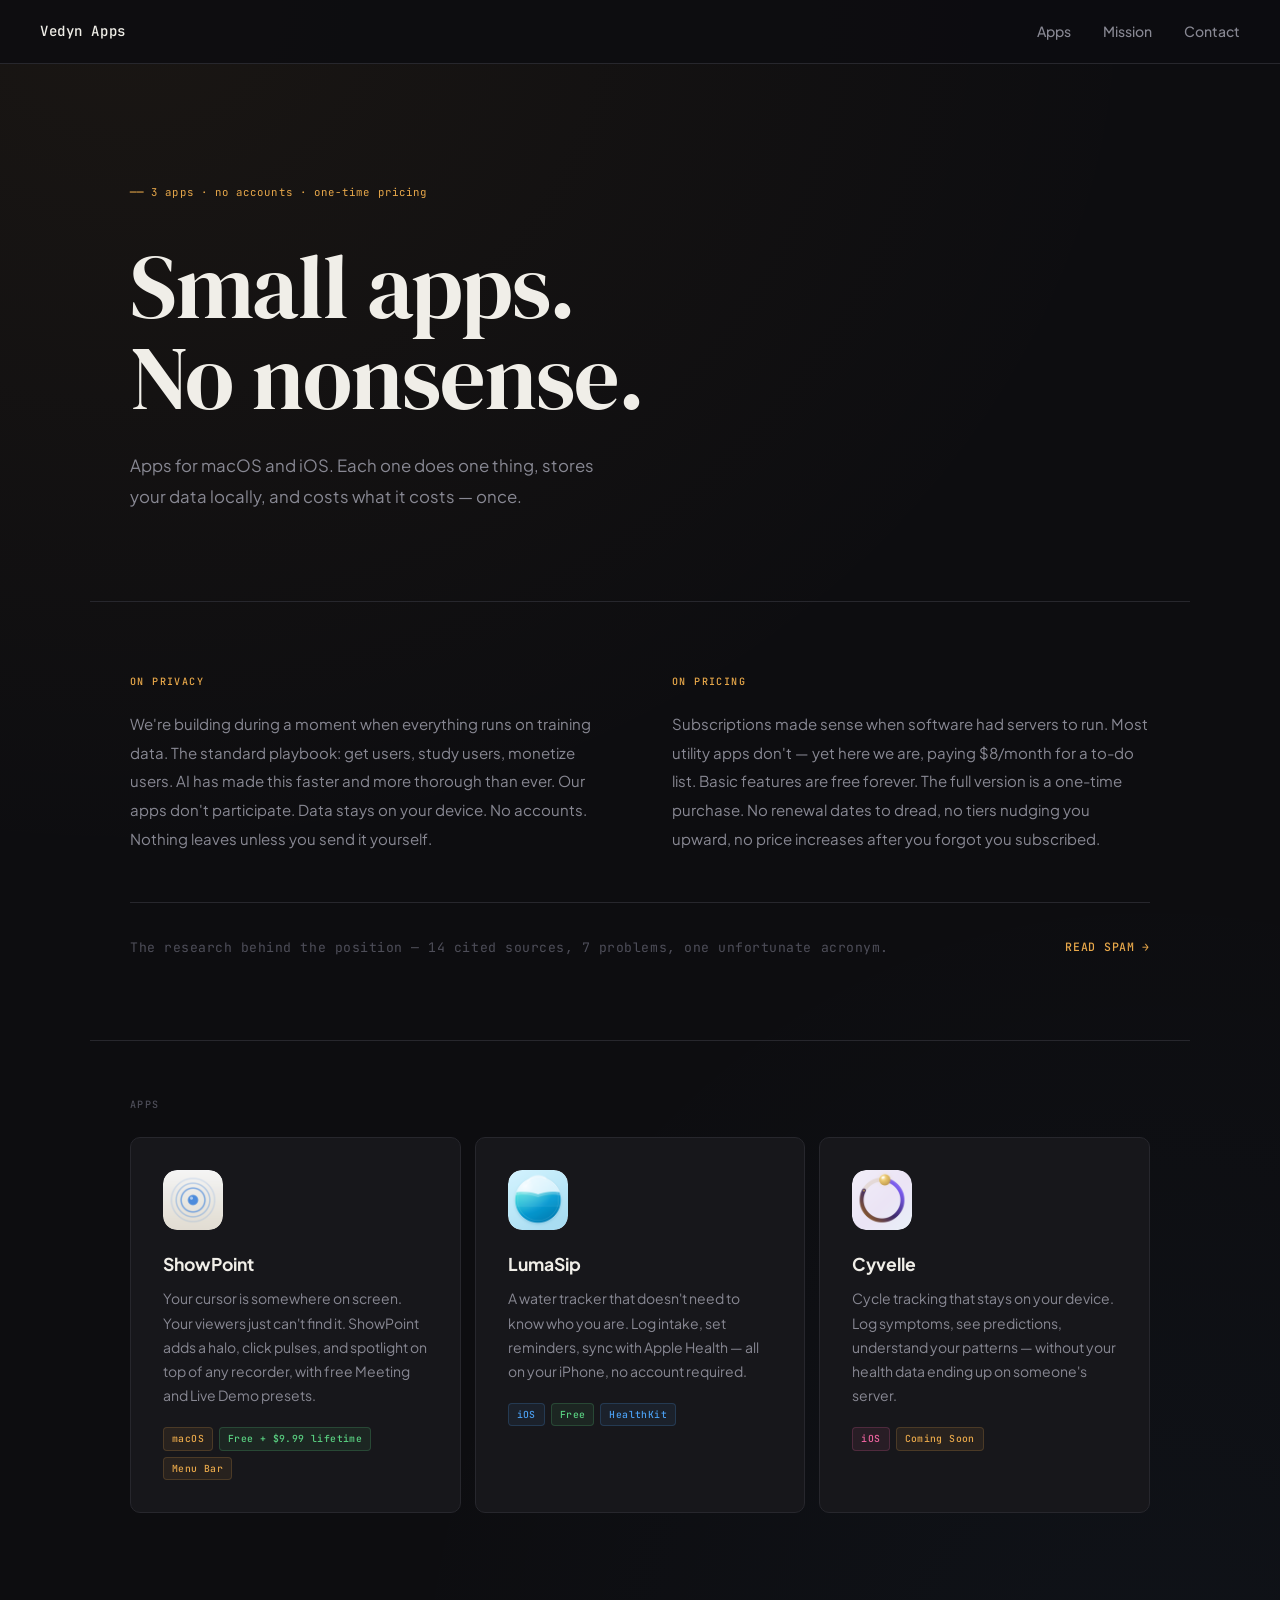
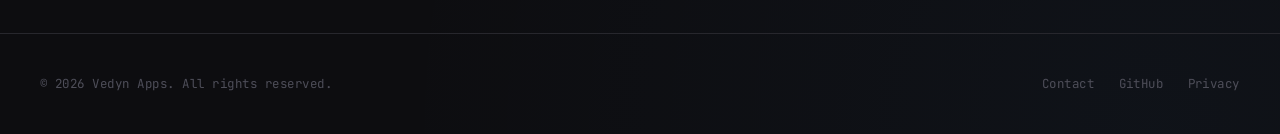
==== index.html @ 30dd8405 "Link to SPAM page from mission section on homepage Co-Authored-By: Claude Sonnet 4.6 <noreply@anthro" ====
<!DOCTYPE html>
<html lang="en">
<head>
  <meta charset="UTF-8" />
  <meta name="viewport" content="width=device-width, initial-scale=1.0" />
  <title>Vedyn Apps</title>
  <meta name="description" content="Small apps for macOS and iOS. Local-first, no accounts, no subscriptions. Each one does one thing well." />
  <link rel="preconnect" href="https://fonts.googleapis.com" />
  <link rel="preconnect" href="https://fonts.gstatic.com" crossorigin />
  <link rel="stylesheet" href="https://fonts.googleapis.com/css2?family=DM+Serif+Display&family=Plus+Jakarta+Sans:wght@400;500;700&family=JetBrains+Mono:wght@500&display=swap" />
  <link rel="stylesheet" href="assets/style.css" />
</head>
<body>

<nav>
  <span class="nav-brand">Vedyn Apps</span>
  <div class="nav-links">
    <a href="#apps">Apps</a>
    <a href="#mission">Mission</a>
    <a href="mailto:hello@vedynapps.com">Contact</a>
  </div>
</nav>

<section class="hero">
  <h1>Small apps.<br>No nonsense.</h1>
  <p>Apps for macOS and iOS. Each one does one thing, stores your data locally, and costs what it costs — once.</p>
</section>

<section class="mission" id="mission">
  <div class="mission-block">
    <span class="mission-label">On privacy</span>
    <p>We're building during a moment when everything runs on training data. The standard playbook: get users, study users, monetize users. AI has made this faster and more thorough than ever. Our apps don't participate. Data stays on your device. No accounts. Nothing leaves unless you send it yourself.</p>
  </div>
  <div class="mission-block">
    <span class="mission-label">On pricing</span>
    <p>Subscriptions made sense when software had servers to run. Most utility apps don't — yet here we are, paying $8/month for a to-do list. Basic features are free forever. The full version is a one-time purchase. No renewal dates to dread, no tiers nudging you upward, no price increases after you forgot you subscribed.</p>
  </div>
  <div class="mission-block" style="grid-column: 1 / -1; border-top: 1px solid var(--border); padding-top: 32px; margin-top: -16px; display: flex; align-items: center; justify-content: space-between; gap: 24px;">
    <p style="color: var(--muted-2); font-size: 0.82rem; font-family: var(--font-mono); letter-spacing: 0.04em; margin: 0;">The research behind the position — 14 cited sources, 7 problems, one unfortunate acronym.</p>
    <a href="/spam/" style="flex-shrink: 0; font-family: var(--font-mono); font-size: 0.72rem; font-weight: 500; color: var(--accent); letter-spacing: 0.06em; text-transform: uppercase; white-space: nowrap;">Read SPAM →</a>
  </div>
</section>

<div class="section-header" id="apps">
  <h2>Apps</h2>
</div>

<div class="apps-grid">

  <a class="app-card" href="showpoint/">
    <div class="app-icon">
      <img src="assets/icons/showpoint.png" alt="ShowPoint icon" width="60" height="60" />
    </div>
    <h2>ShowPoint</h2>
    <p>Your cursor is somewhere on screen. Your viewers just can't find it. ShowPoint adds a halo, click pulses, and spotlight on top of any recorder, with free Meeting and Live Demo presets.</p>
    <div class="tag-row">
      <span class="tag">macOS</span>
      <span class="tag green">Free + $9.99 lifetime</span>
      <span class="tag">Menu Bar</span>
    </div>
  </a>

  <a class="app-card" href="lumasip/">
    <div class="app-icon">
      <img src="assets/icons/lumasip.png" alt="LumaSip icon" width="60" height="60" />
    </div>
    <h2>LumaSip</h2>
    <p>A water tracker that doesn't need to know who you are. Log intake, set reminders, sync with Apple Health — all on your iPhone, no account required.</p>
    <div class="tag-row">
      <span class="tag blue">iOS</span>
      <span class="tag green">Free</span>
      <span class="tag blue">HealthKit</span>
    </div>
  </a>

  <a class="app-card" href="cyvelle/">
    <div class="app-icon">
      <img src="assets/icons/cyvelle.png" alt="Cyvelle icon" width="60" height="60" />
    </div>
    <h2>Cyvelle</h2>
    <p>Cycle tracking that stays on your device. Log symptoms, see predictions, understand your patterns — without your health data ending up on someone's server.</p>
    <div class="tag-row">
      <span class="tag pink">iOS</span>
      <span class="tag">Coming Soon</span>
    </div>
  </a>

</div>

<footer>
  <span>© 2026 Vedyn Apps. All rights reserved.</span>
  <div class="footer-links">
    <a href="mailto:hello@vedynapps.com">Contact</a>
    <a href="https://github.com/manuarya9">GitHub</a>
    <a href="/privacy/">Privacy</a>
  </div>
</footer>

</body>
</html>
---- assets/style.css ----
*, *::before, *::after { box-sizing: border-box; margin: 0; padding: 0; }

:root {
  --bg: #0d0d10;
  --surface: #17171b;
  --surface-2: #1e1e23;
  --border: #27272d;
  --border-strong: #38383f;
  --text: #f0eee8;
  --muted: #888893;
  --muted-2: #4e4e59;
  --accent: #e8a84a;
  --accent-soft: rgba(232, 168, 74, 0.08);
  --accent-glow: 0 0 0 1px rgba(232, 168, 74, 0.45), 0 20px 60px rgba(232, 168, 74, 0.07);
  --radius: 10px;
  --max: 1100px;
  --font-display: 'DM Serif Display', Georgia, serif;
  --font-body: 'Plus Jakarta Sans', system-ui, sans-serif;
  --font-mono: 'JetBrains Mono', 'Courier New', monospace;
}

body {
  background-color: var(--bg);
  background-image:
    radial-gradient(ellipse 80% 50% at 10% 0%, rgba(232, 168, 74, 0.06) 0%, transparent 100%),
    radial-gradient(ellipse 60% 50% at 90% 100%, rgba(74, 158, 240, 0.04) 0%, transparent 100%);
  color: var(--text);
  font-family: var(--font-body);
  font-size: 16px;
  line-height: 1.6;
  -webkit-font-smoothing: antialiased;
  animation: pageFade 0.4s ease both;
}

@keyframes pageFade {
  from { opacity: 0; transform: translateY(8px); }
  to   { opacity: 1; transform: translateY(0); }
}

@keyframes fadeUp {
  from { opacity: 0; transform: translateY(16px); }
  to   { opacity: 1; transform: translateY(0); }
}

a { color: inherit; text-decoration: none; }

/* ── Nav ── */
nav {
  display: flex;
  align-items: center;
  justify-content: space-between;
  padding: 20px 40px;
  border-bottom: 1px solid var(--border);
  position: sticky;
  top: 0;
  background: rgba(13, 13, 16, 0.88);
  backdrop-filter: blur(20px);
  -webkit-backdrop-filter: blur(20px);
  z-index: 100;
}
.nav-brand {
  font-family: var(--font-mono);
  font-weight: 500;
  font-size: 0.88rem;
  letter-spacing: 0.04em;
  color: var(--text);
}
.nav-links { display: flex; gap: 32px; }
.nav-links a {
  color: var(--muted);
  font-size: 0.875rem;
  font-weight: 500;
  transition: color 0.18s;
}
.nav-links a:hover { color: var(--text); }

/* ── Hero ── */
.hero {
  text-align: left;
  padding: 120px 40px 88px;
  max-width: var(--max);
  margin: 0 auto;
  position: relative;
}
.hero::before {
  content: '── 3 apps  ·  no accounts  ·  one-time pricing';
  display: block;
  font-family: var(--font-mono);
  font-size: 0.67rem;
  color: var(--accent);
  letter-spacing: 0.1em;
  margin-bottom: 40px;
  animation: fadeUp 0.5s 0.05s ease both;
}
.hero h1 {
  font-family: var(--font-display);
  font-size: clamp(3.4rem, 7vw, 6rem);
  font-weight: 400;
  letter-spacing: -1px;
  line-height: 1.02;
  margin-bottom: 28px;
  animation: fadeUp 0.5s 0.15s ease both;
}
.hero p {
  color: var(--muted);
  font-size: 1.05rem;
  max-width: 480px;
  line-height: 1.82;
  animation: fadeUp 0.5s 0.25s ease both;
}

/* ── Mission ── */
.mission {
  display: grid;
  grid-template-columns: 1fr 1fr;
  gap: 64px;
  max-width: var(--max);
  margin: 0 auto;
  padding: 72px 40px 80px;
  border-top: 1px solid var(--border);
}
.mission-block {
  background: none;
  border: none;
  border-radius: 0;
  padding: 0;
  box-shadow: none;
}
.mission-label {
  display: block;
  font-family: var(--font-mono);
  font-size: 0.63rem;
  font-weight: 500;
  text-transform: uppercase;
  letter-spacing: 0.14em;
  color: var(--accent);
  background: none;
  border-radius: 0;
  padding: 0;
  margin-bottom: 20px;
}
.mission-block p {
  color: var(--muted);
  font-size: 0.94rem;
  line-height: 1.92;
}

/* ── Section divider ── */
.section-header {
  max-width: var(--max);
  margin: 0 auto;
  padding: 56px 40px 24px;
  border-top: 1px solid var(--border);
}
.section-header h2 {
  font-family: var(--font-mono);
  font-size: 0.63rem;
  font-weight: 500;
  text-transform: uppercase;
  letter-spacing: 0.14em;
  color: var(--muted-2);
}

/* ── App grid ── */
.apps-grid {
  display: grid;
  grid-template-columns: repeat(auto-fit, minmax(300px, 1fr));
  gap: 14px;
  max-width: var(--max);
  margin: 0 auto;
  padding: 0 40px 120px;
}
.app-card {
  background: var(--surface);
  border: 1px solid var(--border);
  border-radius: var(--radius);
  padding: 32px;
  transition: border-color 0.25s, box-shadow 0.25s, transform 0.2s;
  cursor: pointer;
  display: block;
}
.app-card:hover {
  border-color: var(--accent);
  box-shadow: var(--accent-glow);
  transform: translateY(-4px);
}
.app-icon {
  width: 60px;
  height: 60px;
  border-radius: 14px;
  background: var(--surface-2);
  display: flex;
  align-items: center;
  justify-content: center;
  font-size: 1.8rem;
  margin-bottom: 20px;
  overflow: hidden;
}
.app-icon img {
  width: 60px;
  height: 60px;
  border-radius: 14px;
  object-fit: cover;
}
.app-card h2 {
  font-size: 1.1rem;
  font-weight: 700;
  margin-bottom: 8px;
  color: var(--text);
}
.app-card p {
  color: var(--muted);
  font-size: 0.875rem;
  margin-bottom: 20px;
  line-height: 1.72;
}
.tag-row { display: flex; gap: 6px; flex-wrap: wrap; }
.tag {
  font-family: var(--font-mono);
  font-size: 0.61rem;
  font-weight: 500;
  padding: 3px 8px;
  border-radius: 4px;
  background: var(--accent-soft);
  color: var(--accent);
  border: 1px solid rgba(232, 168, 74, 0.18);
  letter-spacing: 0.04em;
}
.tag.green {
  background: rgba(90, 210, 130, 0.08);
  color: #5ad282;
  border-color: rgba(90, 210, 130, 0.2);
}
.tag.blue {
  background: rgba(74, 158, 240, 0.08);
  color: #4a9ef0;
  border-color: rgba(74, 158, 240, 0.2);
}
.tag.pink {
  background: rgba(240, 100, 160, 0.08);
  color: #f064a0;
  border-color: rgba(240, 100, 160, 0.2);
}

/* ── App page ── */
.app-page {
  max-width: 720px;
  margin: 0 auto;
  padding: 56px 40px 100px;
}
.app-page-header {
  display: flex;
  align-items: flex-start;
  gap: 28px;
  margin-bottom: 56px;
}
.app-page-icon {
  width: 92px;
  height: 92px;
  border-radius: 22px;
  background: var(--surface);
  border: 1px solid var(--border);
  display: flex;
  align-items: center;
  justify-content: center;
  font-size: 2.6rem;
  flex-shrink: 0;
  overflow: hidden;
}
.app-page-icon img {
  width: 92px;
  height: 92px;
  border-radius: 22px;
  object-fit: cover;
}
.app-page-meta h1 {
  font-family: var(--font-display);
  font-size: 2.5rem;
  font-weight: 400;
  letter-spacing: -0.5px;
  margin-bottom: 10px;
}
.app-page-meta p { color: var(--muted); margin-bottom: 16px; font-size: 0.98rem; line-height: 1.75; }
.cta-btn {
  display: inline-block;
  background: var(--accent);
  color: #0d0d10;
  font-size: 0.85rem;
  font-weight: 700;
  padding: 11px 22px;
  border-radius: 7px;
  margin-right: 10px;
  transition: opacity 0.15s, transform 0.15s;
  letter-spacing: 0.01em;
}
.cta-btn:hover { opacity: 0.88; transform: translateY(-1px); }
.cta-btn.secondary {
  background: var(--surface);
  color: var(--text);
  border: 1px solid var(--border-strong);
}
.cta-btn.secondary:hover { background: var(--surface-2); opacity: 1; }

.section { margin-bottom: 52px; }
.section h2 {
  font-family: var(--font-mono);
  font-size: 0.63rem;
  font-weight: 500;
  margin-bottom: 18px;
  color: var(--muted-2);
  text-transform: uppercase;
  letter-spacing: 0.14em;
}
.feature-list { list-style: none; display: flex; flex-direction: column; gap: 8px; }
.feature-list li {
  display: flex;
  gap: 14px;
  background: var(--surface);
  border: 1px solid var(--border);
  padding: 14px 18px;
  border-radius: 8px;
  font-size: 0.9rem;
  line-height: 1.58;
  color: var(--muted);
  transition: border-color 0.2s;
}
.feature-list li:hover { border-color: var(--border-strong); }
.feature-list li::before {
  content: "→";
  color: var(--accent);
  flex-shrink: 0;
  font-family: var(--font-mono);
  font-size: 0.78rem;
  margin-top: 2px;
}

.pricing-card {
  background: var(--surface);
  border: 1px solid var(--border);
  border-radius: var(--radius);
  padding: 32px 36px;
}
.pricing-card .price {
  font-family: var(--font-display);
  font-size: 2.8rem;
  font-weight: 400;
  letter-spacing: -1px;
  margin-bottom: 4px;
  color: var(--text);
}
.pricing-card .price span {
  font-size: 1rem;
  color: var(--muted);
  font-weight: 400;
  font-family: var(--font-body);
}
.pricing-card p { color: var(--muted); font-size: 0.9rem; margin-bottom: 20px; line-height: 1.72; }

/* ── Footer ── */
footer {
  border-top: 1px solid var(--border);
  padding: 40px;
  display: flex;
  justify-content: space-between;
  align-items: center;
  color: var(--muted-2);
  font-size: 0.78rem;
  flex-wrap: wrap;
  gap: 12px;
  font-family: var(--font-mono);
  letter-spacing: 0.04em;
}
.footer-links { display: flex; gap: 24px; }
.footer-links a { color: var(--muted-2); transition: color 0.15s; }
.footer-links a:hover { color: var(--muted); }

/* ── Back link ── */
.back-link {
  display: inline-flex;
  align-items: center;
  gap: 6px;
  color: var(--muted);
  font-size: 0.82rem;
  margin-bottom: 40px;
  transition: color 0.15s;
  font-family: var(--font-mono);
  letter-spacing: 0.03em;
}
.back-link:hover { color: var(--text); }

@media (max-width: 640px) {
  nav { padding: 16px 20px; }
  .nav-links { gap: 20px; }
  .hero { padding: 72px 20px 56px; }
  .hero::before { display: none; }
  .mission { grid-template-columns: 1fr; gap: 40px; padding: 56px 20px 64px; }
  .section-header { padding: 48px 20px 20px; }
  .apps-grid { padding: 0 20px 80px; gap: 12px; }
  .app-page { padding: 40px 20px 80px; }
  .app-page-header { flex-direction: column; }
  footer { flex-direction: column; align-items: flex-start; padding: 32px 20px; }
}
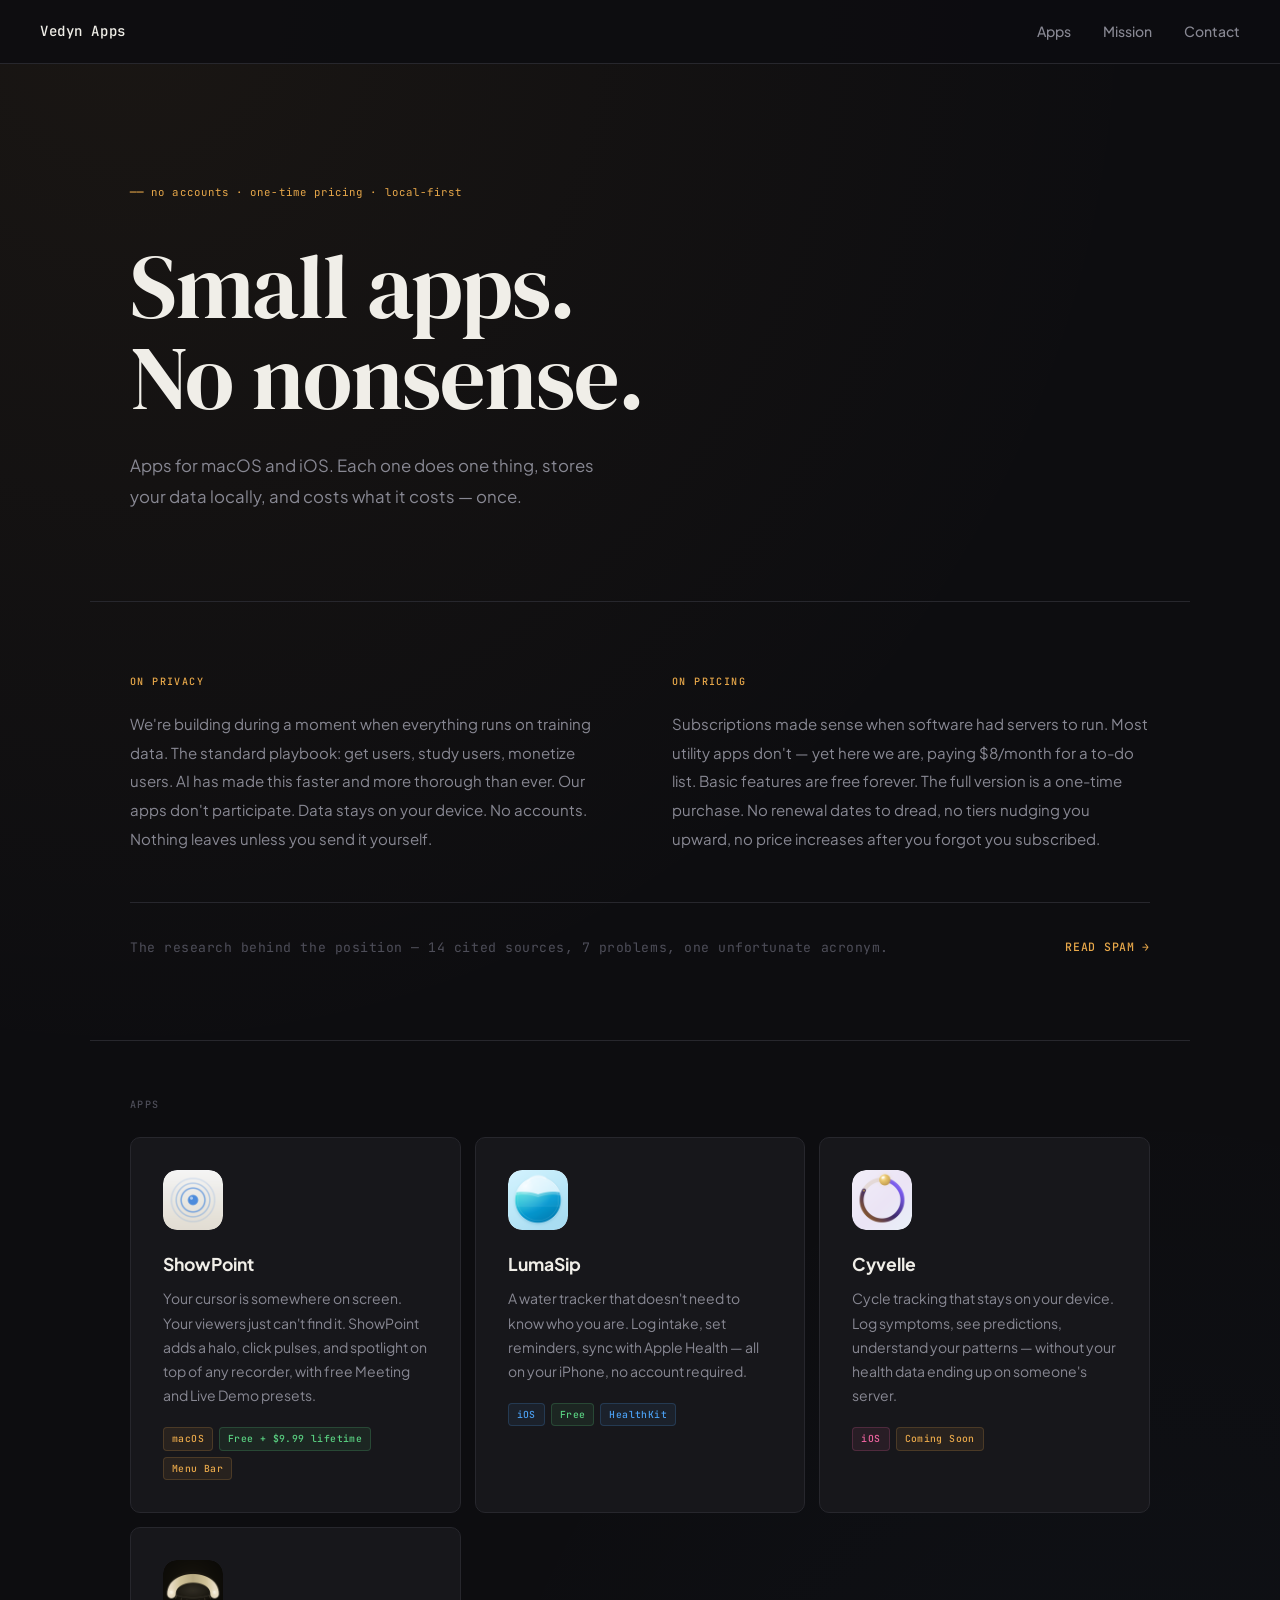
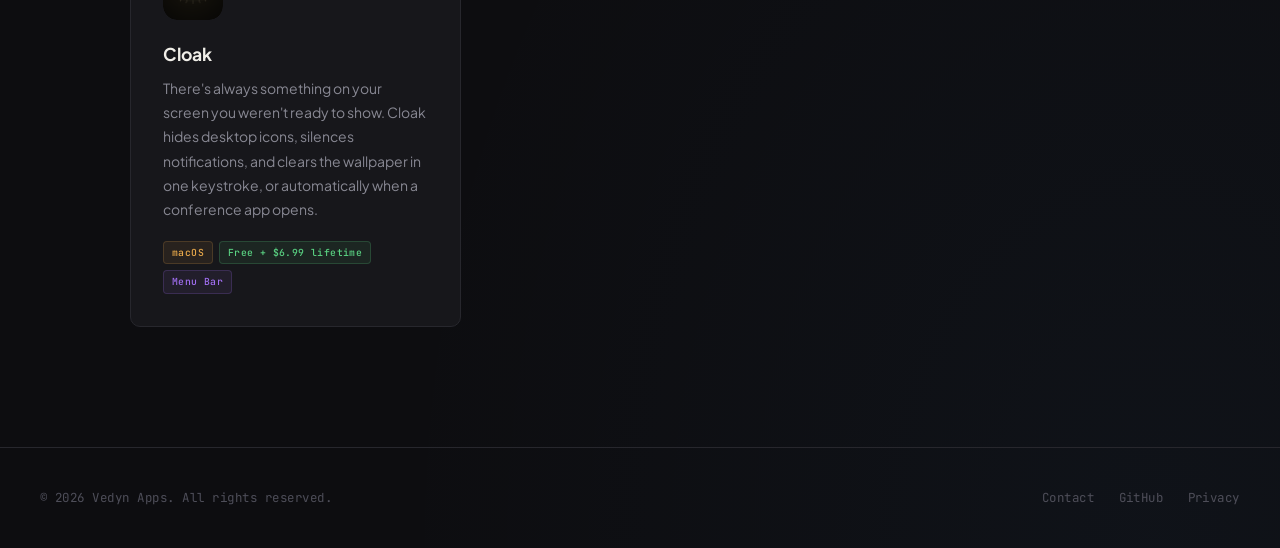
==== commit dce9fc13: "feat(cloak): add Cloak app to vedynapps.com - New product page at /cloak/ with features, pricing, an" ====
--- a/index.html
+++ b/index.html
@@ -16,7 +16,7 @@
   <span class="nav-brand">Vedyn Apps</span>
   <div class="nav-links">
     <a href="#apps">Apps</a>
-    <a href="#mission">Mission</a>
+    <a href="/spam/">Mission</a>
     <a href="mailto:hello@vedynapps.com">Contact</a>
   </div>
 </nav>
@@ -85,6 +85,19 @@
     </div>
   </a>
 
+  <a class="app-card" href="cloak/">
+    <div class="app-icon">
+      <img src="assets/icons/cloak.png" alt="Cloak icon" width="60" height="60" />
+    </div>
+    <h2>Cloak</h2>
+    <p>There's always something on your screen you weren't ready to show. Cloak hides desktop icons, silences notifications, and clears the wallpaper in one keystroke, or automatically when a conference app opens.</p>
+    <div class="tag-row">
+      <span class="tag">macOS</span>
+      <span class="tag green">Free + $6.99 lifetime</span>
+      <span class="tag purple">Menu Bar</span>
+    </div>
+  </a>
+
 </div>
 
 <footer>
--- a/assets/style.css
+++ b/assets/style.css
@@ -83,7 +83,7 @@
   position: relative;
 }
 .hero::before {
-  content: '── 3 apps  ·  no accounts  ·  one-time pricing';
+  content: '── no accounts  ·  one-time pricing  ·  local-first';
   display: block;
   font-family: var(--font-mono);
   font-size: 0.67rem;
@@ -240,6 +240,11 @@
   background: rgba(240, 100, 160, 0.08);
   color: #f064a0;
   border-color: rgba(240, 100, 160, 0.2);
+}
+.tag.purple {
+  background: rgba(160, 110, 240, 0.08);
+  color: #a06ef0;
+  border-color: rgba(160, 110, 240, 0.2);
 }
 
 /* ── App page ── */
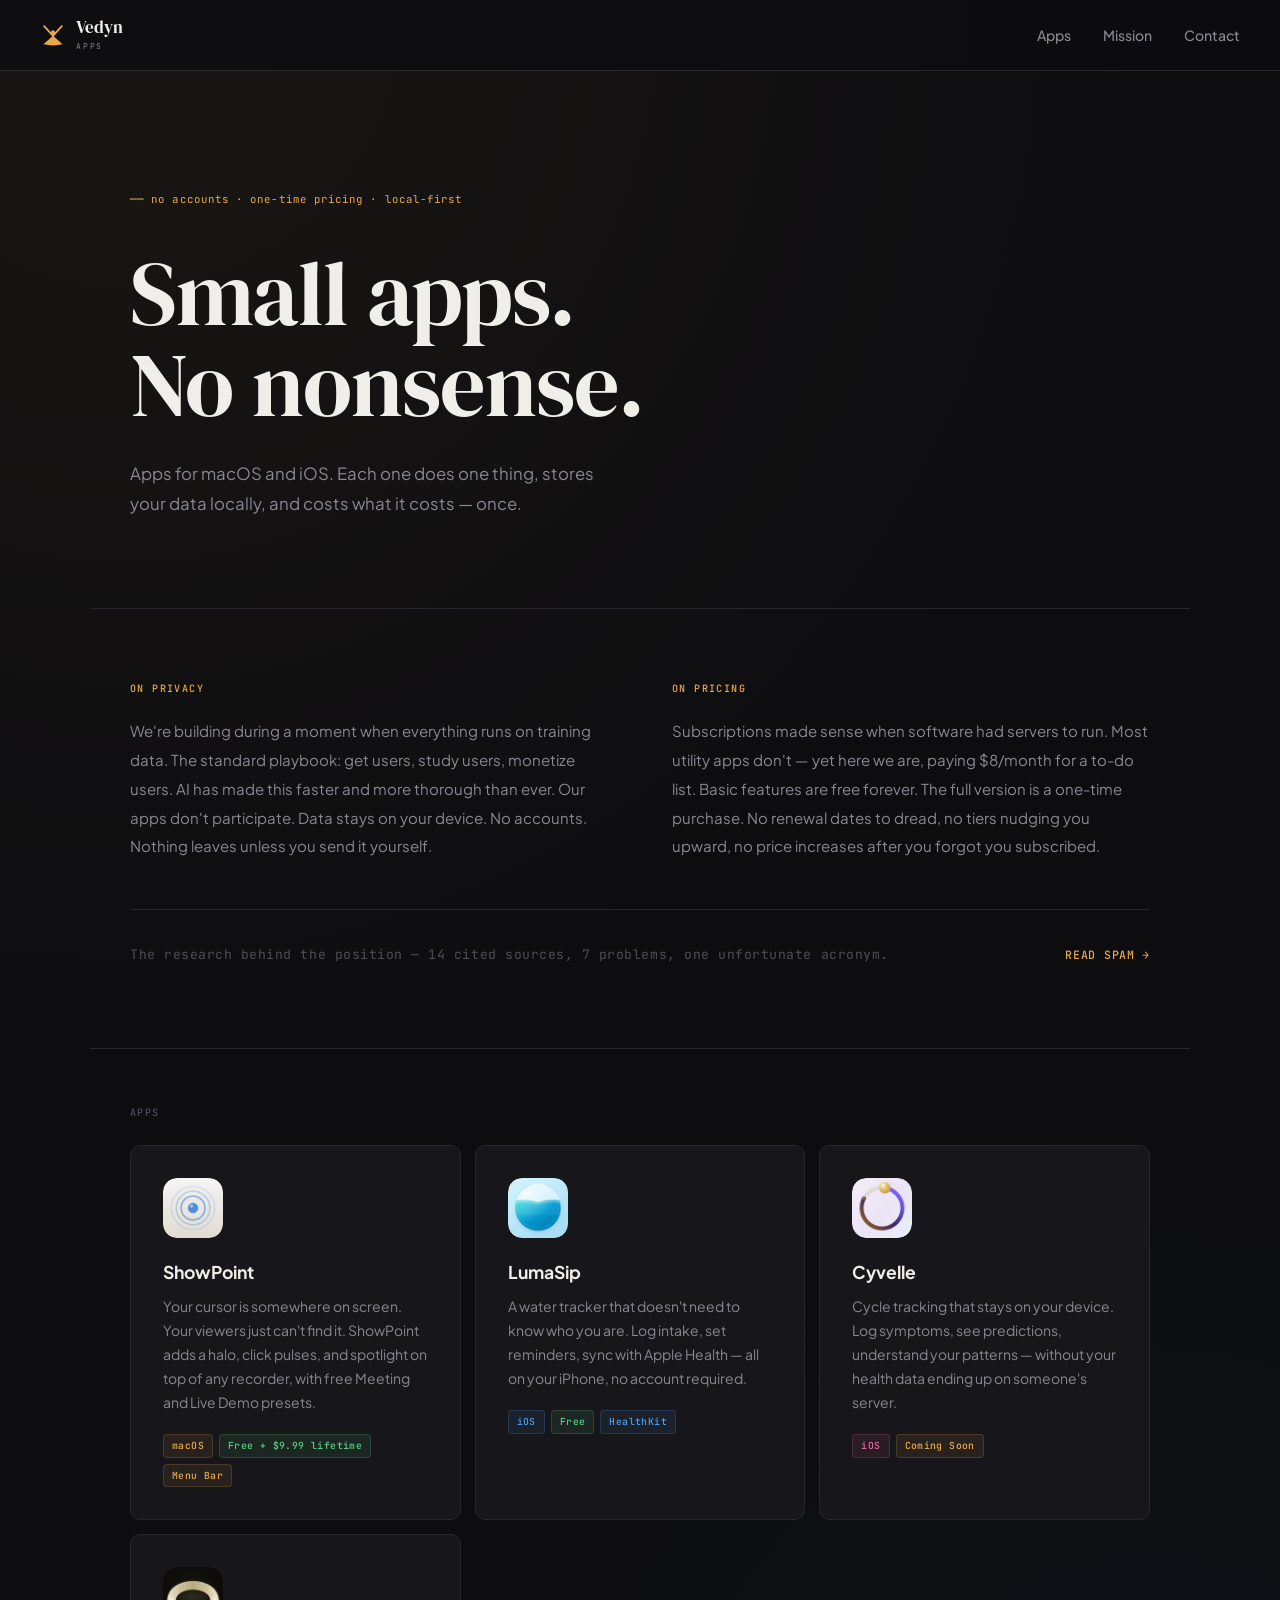
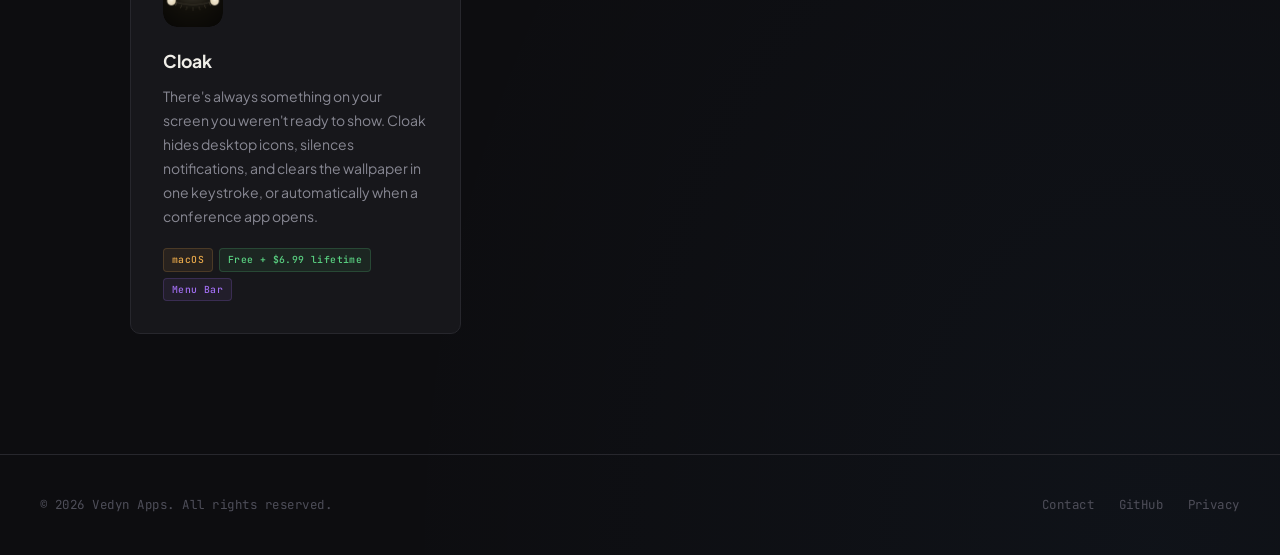
==== commit f313af02: "feat(brand): implement logo lockup and favicon suite site-wide Replace plain-text nav brand with the" ====
--- a/index.html
+++ b/index.html
@@ -9,11 +9,28 @@
   <link rel="preconnect" href="https://fonts.gstatic.com" crossorigin />
   <link rel="stylesheet" href="https://fonts.googleapis.com/css2?family=DM+Serif+Display&family=Plus+Jakarta+Sans:wght@400;500;700&family=JetBrains+Mono:wght@500&display=swap" />
   <link rel="stylesheet" href="assets/style.css" />
+  <link rel="icon" type="image/svg+xml" href="/brand/vedyn-mark.svg" />
+  <link rel="icon" type="image/png" sizes="48x48" href="/brand/favicon-48.png" />
+  <link rel="icon" type="image/png" sizes="32x32" href="/brand/favicon-32.png" />
+  <link rel="icon" type="image/png" sizes="16x16" href="/brand/favicon-16.png" />
+  <link rel="apple-touch-icon" sizes="180x180" href="/brand/apple-touch-icon.png" />
+  <meta name="theme-color" content="#0d0d10" />
 </head>
 <body>
 
 <nav>
-  <span class="nav-brand">Vedyn Apps</span>
+  <a href="/" class="nav-brand">
+    <svg viewBox="0 0 100 100" width="26" height="26" aria-hidden="true" class="nav-mark">
+      <path d="M50,53 L13,86 Q50,94 87,86 Z" fill="currentColor"/>
+      <path d="M50,53 L16,16" fill="none" stroke="currentColor" stroke-width="7" stroke-linecap="round"/>
+      <path d="M50,53 L84,16" fill="none" stroke="currentColor" stroke-width="7" stroke-linecap="round"/>
+      <circle cx="50" cy="40" r="8" fill="currentColor"/>
+    </svg>
+    <span class="nav-wordmark">
+      <span class="nav-name">Vedyn</span>
+      <span class="nav-sub">Apps</span>
+    </span>
+  </a>
   <div class="nav-links">
     <a href="#apps">Apps</a>
     <a href="/spam/">Mission</a>
--- a/assets/style.css
+++ b/assets/style.css
@@ -59,11 +59,27 @@
   z-index: 100;
 }
 .nav-brand {
-  font-family: var(--font-mono);
-  font-weight: 500;
-  font-size: 0.88rem;
-  letter-spacing: 0.04em;
+  display: flex;
+  align-items: center;
+  gap: 10px;
+  transition: opacity 0.18s;
+}
+.nav-brand:hover { opacity: 0.72; }
+.nav-mark { color: var(--accent); flex-shrink: 0; display: block; }
+.nav-wordmark { display: flex; flex-direction: column; line-height: 1; }
+.nav-name {
+  font-family: var(--font-display);
+  font-size: 1.05rem;
   color: var(--text);
+  font-weight: 400;
+}
+.nav-sub {
+  font-family: var(--font-mono);
+  font-size: 0.5rem;
+  letter-spacing: 0.22em;
+  text-transform: uppercase;
+  color: var(--muted);
+  margin-top: 5px;
 }
 .nav-links { display: flex; gap: 32px; }
 .nav-links a {
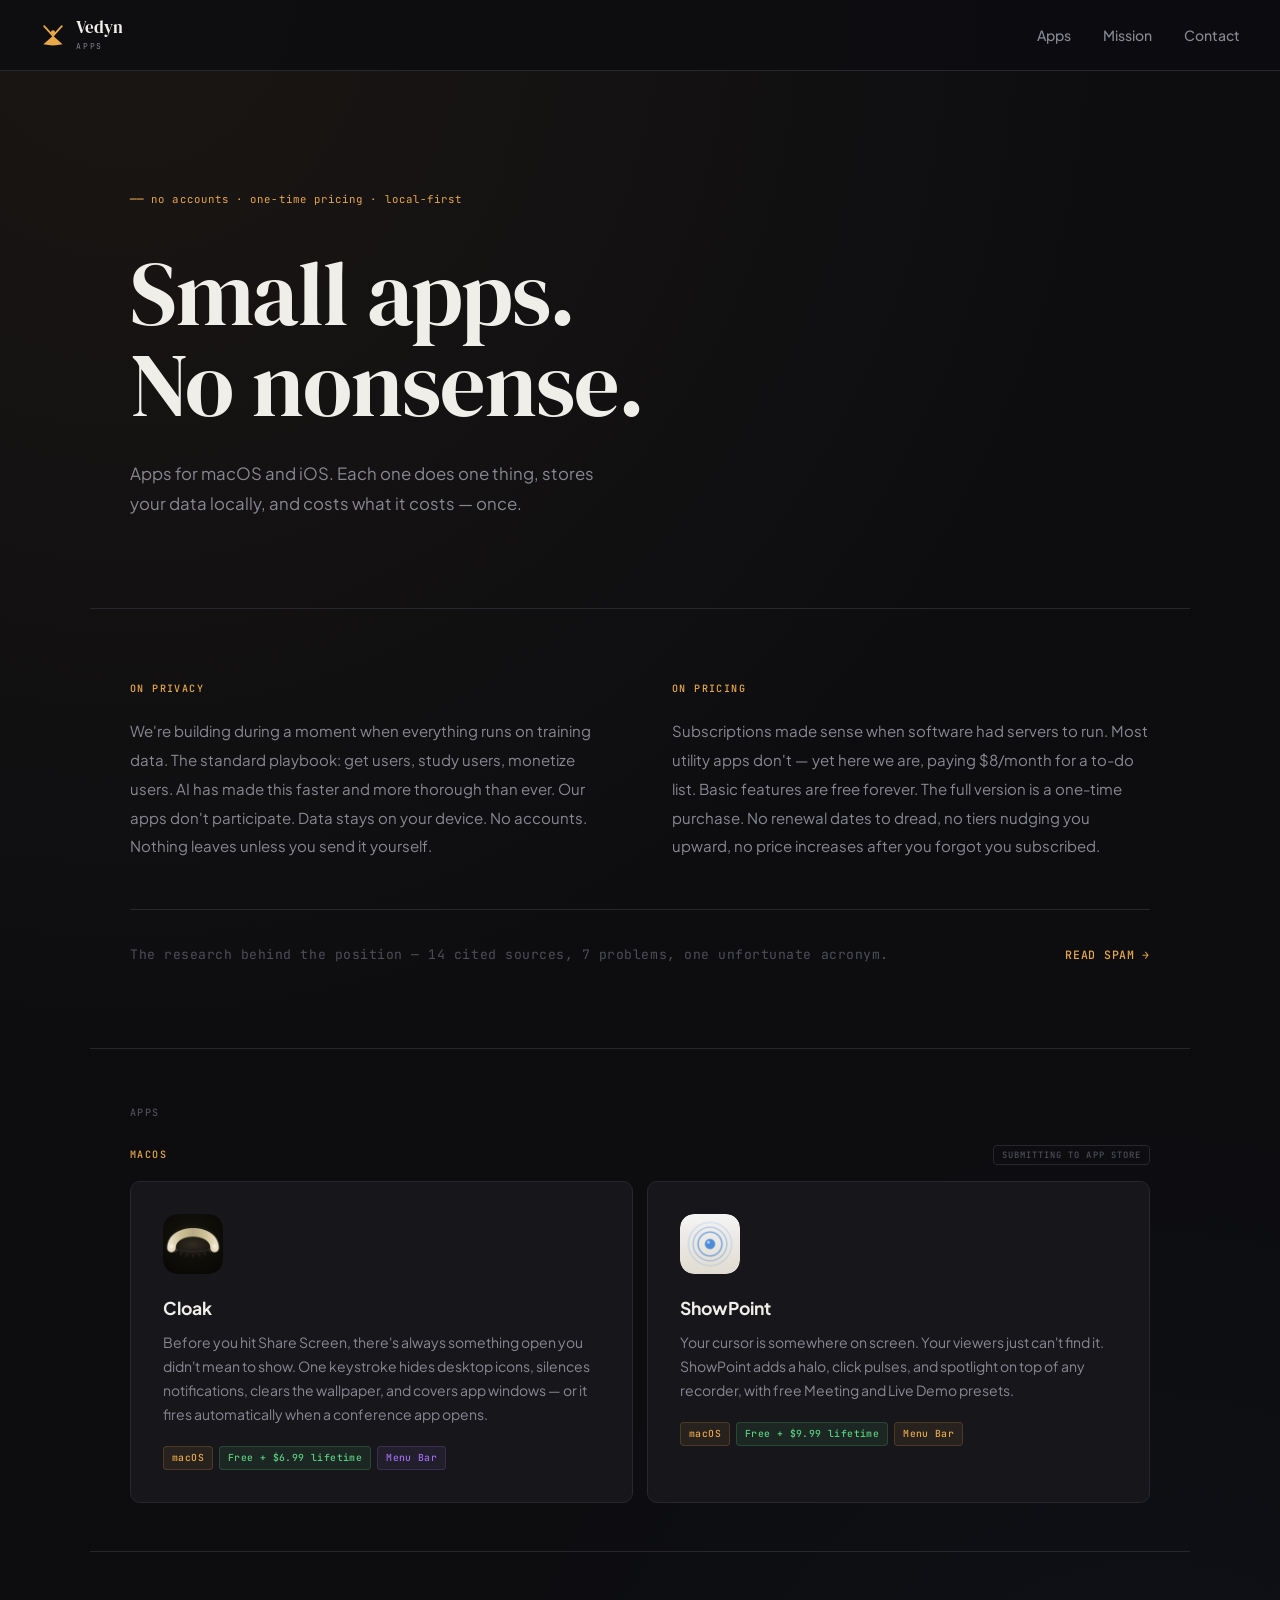
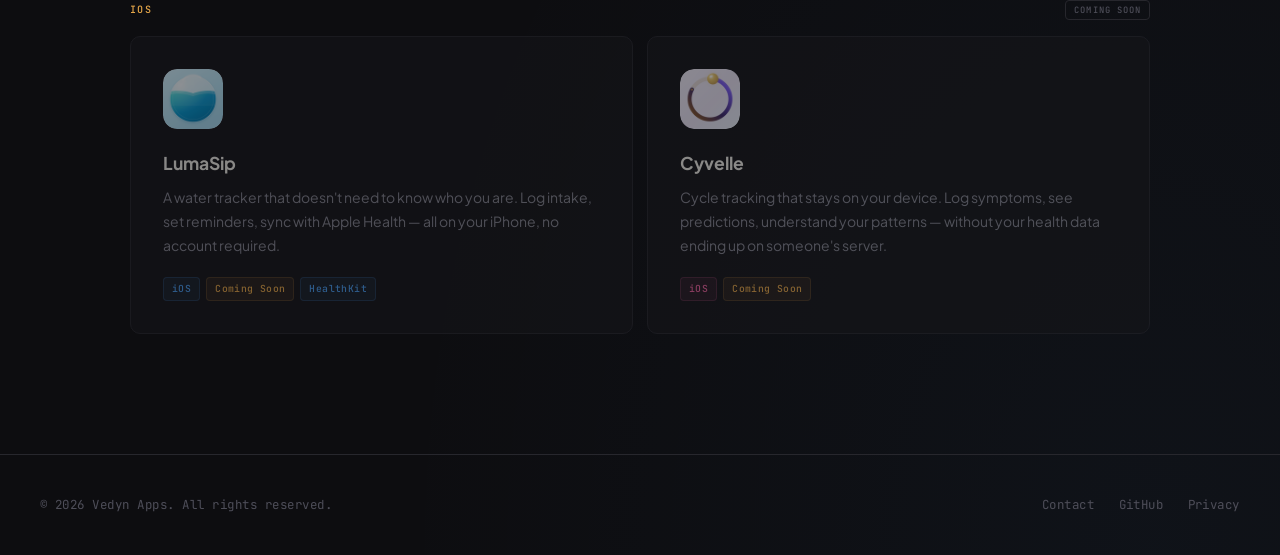
==== commit 6210c588: "feat(cloak): update app page, homepage sections, and privacy policy - index: split apps grid into ma" ====
--- a/index.html
+++ b/index.html
@@ -3,8 +3,19 @@
 <head>
   <meta charset="UTF-8" />
   <meta name="viewport" content="width=device-width, initial-scale=1.0" />
-  <title>Vedyn Apps</title>
+  <title>Vedyn Apps — Small, private utilities for macOS and iOS</title>
   <meta name="description" content="Small apps for macOS and iOS. Local-first, no accounts, no subscriptions. Each one does one thing well." />
+  <link rel="canonical" href="https://vedynapps.com/" />
+  <meta property="og:type" content="website" />
+  <meta property="og:site_name" content="Vedyn Apps" />
+  <meta property="og:url" content="https://vedynapps.com/" />
+  <meta property="og:title" content="Vedyn Apps — Small, private utilities for macOS and iOS" />
+  <meta property="og:description" content="Small apps for macOS and iOS. Local-first, no accounts, no subscriptions. Each one does one thing well." />
+  <meta property="og:image" content="https://vedynapps.com/brand/app-icon-1024.png" />
+  <meta name="twitter:card" content="summary" />
+  <meta name="twitter:title" content="Vedyn Apps — Small, private utilities for macOS and iOS" />
+  <meta name="twitter:description" content="Small apps for macOS and iOS. Local-first, no accounts, no subscriptions. Each one does one thing well." />
+  <meta name="twitter:image" content="https://vedynapps.com/brand/app-icon-1024.png" />
   <link rel="preconnect" href="https://fonts.googleapis.com" />
   <link rel="preconnect" href="https://fonts.gstatic.com" crossorigin />
   <link rel="stylesheet" href="https://fonts.googleapis.com/css2?family=DM+Serif+Display&family=Plus+Jakarta+Sans:wght@400;500;700&family=JetBrains+Mono:wght@500&display=swap" />
@@ -15,6 +26,29 @@
   <link rel="icon" type="image/png" sizes="16x16" href="/brand/favicon-16.png" />
   <link rel="apple-touch-icon" sizes="180x180" href="/brand/apple-touch-icon.png" />
   <meta name="theme-color" content="#0d0d10" />
+  <script type="application/ld+json">
+  {
+    "@context": "https://schema.org",
+    "@graph": [
+      {
+        "@type": "Organization",
+        "@id": "https://vedynapps.com/#org",
+        "name": "Vedyn Apps",
+        "url": "https://vedynapps.com/",
+        "logo": "https://vedynapps.com/brand/app-icon-1024.png",
+        "email": "hello@vedynapps.com",
+        "sameAs": ["https://github.com/manuarya9"]
+      },
+      {
+        "@type": "WebSite",
+        "@id": "https://vedynapps.com/#website",
+        "url": "https://vedynapps.com/",
+        "name": "Vedyn Apps",
+        "publisher": { "@id": "https://vedynapps.com/#org" }
+      }
+    ]
+  }
+  </script>
 </head>
 <body>
 
@@ -58,63 +92,135 @@
   </div>
 </section>
 
+<style>
+  .platform-group {
+    max-width: var(--max);
+    margin: 0 auto;
+    padding: 0 40px;
+  }
+  .platform-header {
+    display: flex;
+    align-items: center;
+    justify-content: space-between;
+    margin-bottom: 16px;
+  }
+  .platform-name {
+    font-family: var(--font-mono);
+    font-size: 0.63rem;
+    font-weight: 500;
+    text-transform: uppercase;
+    letter-spacing: 0.14em;
+    color: var(--accent);
+  }
+  .platform-badge {
+    font-family: var(--font-mono);
+    font-size: 0.55rem;
+    font-weight: 500;
+    text-transform: uppercase;
+    letter-spacing: 0.12em;
+    color: var(--muted-2);
+    border: 1px solid var(--border);
+    padding: 2px 8px;
+    border-radius: 4px;
+  }
+  .platform-grid {
+    display: grid;
+    grid-template-columns: repeat(auto-fit, minmax(300px, 1fr));
+    gap: 14px;
+  }
+  .platform-ios-group {
+    margin-top: 48px;
+    padding-top: 48px;
+    border-top: 1px solid var(--border);
+    padding-bottom: 120px;
+  }
+  .platform-macos-group {
+    padding-bottom: 0;
+  }
+  .platform-ios-group .app-card {
+    opacity: 0.55;
+    pointer-events: none;
+    cursor: default;
+  }
+  @media (max-width: 640px) {
+    .platform-group { padding: 0 20px; }
+    .platform-ios-group { padding-bottom: 80px; }
+  }
+</style>
+
 <div class="section-header" id="apps">
   <h2>Apps</h2>
 </div>
 
-<div class="apps-grid">
-
-  <a class="app-card" href="showpoint/">
-    <div class="app-icon">
-      <img src="assets/icons/showpoint.png" alt="ShowPoint icon" width="60" height="60" />
-    </div>
-    <h2>ShowPoint</h2>
-    <p>Your cursor is somewhere on screen. Your viewers just can't find it. ShowPoint adds a halo, click pulses, and spotlight on top of any recorder, with free Meeting and Live Demo presets.</p>
-    <div class="tag-row">
-      <span class="tag">macOS</span>
-      <span class="tag green">Free + $9.99 lifetime</span>
-      <span class="tag">Menu Bar</span>
-    </div>
-  </a>
-
-  <a class="app-card" href="lumasip/">
-    <div class="app-icon">
-      <img src="assets/icons/lumasip.png" alt="LumaSip icon" width="60" height="60" />
-    </div>
-    <h2>LumaSip</h2>
-    <p>A water tracker that doesn't need to know who you are. Log intake, set reminders, sync with Apple Health — all on your iPhone, no account required.</p>
-    <div class="tag-row">
-      <span class="tag blue">iOS</span>
-      <span class="tag green">Free</span>
-      <span class="tag blue">HealthKit</span>
-    </div>
-  </a>
-
-  <a class="app-card" href="cyvelle/">
-    <div class="app-icon">
-      <img src="assets/icons/cyvelle.png" alt="Cyvelle icon" width="60" height="60" />
-    </div>
-    <h2>Cyvelle</h2>
-    <p>Cycle tracking that stays on your device. Log symptoms, see predictions, understand your patterns — without your health data ending up on someone's server.</p>
-    <div class="tag-row">
-      <span class="tag pink">iOS</span>
-      <span class="tag">Coming Soon</span>
-    </div>
-  </a>
-
-  <a class="app-card" href="cloak/">
-    <div class="app-icon">
-      <img src="assets/icons/cloak.png" alt="Cloak icon" width="60" height="60" />
-    </div>
-    <h2>Cloak</h2>
-    <p>There's always something on your screen you weren't ready to show. Cloak hides desktop icons, silences notifications, and clears the wallpaper in one keystroke, or automatically when a conference app opens.</p>
-    <div class="tag-row">
-      <span class="tag">macOS</span>
-      <span class="tag green">Free + $6.99 lifetime</span>
-      <span class="tag purple">Menu Bar</span>
-    </div>
-  </a>
-
+<div class="platform-group platform-macos-group">
+  <div class="platform-header">
+    <span class="platform-name">macOS</span>
+    <span class="platform-badge">Submitting to App Store</span>
+  </div>
+  <div class="platform-grid">
+
+    <a class="app-card" href="cloak/">
+      <div class="app-icon">
+        <img src="assets/icons/cloak.png" alt="Cloak icon" width="60" height="60" />
+      </div>
+      <h2>Cloak</h2>
+      <p>Before you hit Share Screen, there's always something open you didn't mean to show. One keystroke hides desktop icons, silences notifications, clears the wallpaper, and covers app windows — or it fires automatically when a conference app opens.</p>
+      <div class="tag-row">
+        <span class="tag">macOS</span>
+        <span class="tag green">Free + $6.99 lifetime</span>
+        <span class="tag purple">Menu Bar</span>
+      </div>
+    </a>
+
+    <a class="app-card" href="showpoint/">
+      <div class="app-icon">
+        <img src="assets/icons/showpoint.png" alt="ShowPoint icon" width="60" height="60" />
+      </div>
+      <h2>ShowPoint</h2>
+      <p>Your cursor is somewhere on screen. Your viewers just can't find it. ShowPoint adds a halo, click pulses, and spotlight on top of any recorder, with free Meeting and Live Demo presets.</p>
+      <div class="tag-row">
+        <span class="tag">macOS</span>
+        <span class="tag green">Free + $9.99 lifetime</span>
+        <span class="tag">Menu Bar</span>
+      </div>
+    </a>
+
+  </div>
+</div>
+
+<div class="platform-group platform-ios-group">
+  <div class="platform-header">
+    <span class="platform-name">iOS</span>
+    <span class="platform-badge">Coming Soon</span>
+  </div>
+  <div class="platform-grid">
+
+    <a class="app-card" href="lumasip/">
+      <div class="app-icon">
+        <img src="assets/icons/lumasip.png" alt="LumaSip icon" width="60" height="60" />
+      </div>
+      <h2>LumaSip</h2>
+      <p>A water tracker that doesn't need to know who you are. Log intake, set reminders, sync with Apple Health — all on your iPhone, no account required.</p>
+      <div class="tag-row">
+        <span class="tag blue">iOS</span>
+        <span class="tag">Coming Soon</span>
+        <span class="tag blue">HealthKit</span>
+      </div>
+    </a>
+
+    <a class="app-card" href="cyvelle/">
+      <div class="app-icon">
+        <img src="assets/icons/cyvelle.png" alt="Cyvelle icon" width="60" height="60" />
+      </div>
+      <h2>Cyvelle</h2>
+      <p>Cycle tracking that stays on your device. Log symptoms, see predictions, understand your patterns — without your health data ending up on someone's server.</p>
+      <div class="tag-row">
+        <span class="tag pink">iOS</span>
+        <span class="tag">Coming Soon</span>
+      </div>
+    </a>
+
+  </div>
 </div>
 
 <footer>
--- a/assets/style.css
+++ b/assets/style.css
@@ -377,6 +377,54 @@
 }
 .pricing-card p { color: var(--muted); font-size: 0.9rem; margin-bottom: 20px; line-height: 1.72; }
 
+/* ── FAQ ── */
+.faq-list { display: flex; flex-direction: column; gap: 2px; }
+.faq-item {
+  background: var(--surface);
+  border: 1px solid var(--border);
+  border-radius: 8px;
+  overflow: hidden;
+  transition: border-color 0.2s;
+}
+.faq-item:hover { border-color: var(--border-strong); }
+.faq-item[open] { border-color: var(--border-strong); }
+.faq-item summary {
+  list-style: none;
+  display: flex;
+  align-items: flex-start;
+  gap: 12px;
+  padding: 16px 18px;
+  cursor: pointer;
+  font-size: 0.9rem;
+  font-weight: 600;
+  color: var(--text);
+  line-height: 1.5;
+  user-select: none;
+}
+.faq-item summary::-webkit-details-marker { display: none; }
+.faq-item summary::before {
+  content: "+";
+  color: var(--accent);
+  font-family: var(--font-mono);
+  font-size: 0.88rem;
+  flex-shrink: 0;
+  line-height: 1.58;
+  transition: transform 0.18s;
+}
+.faq-item[open] summary::before { transform: rotate(45deg); }
+.faq-item[open] summary { border-bottom: 1px solid var(--border); }
+.faq-answer {
+  padding: 14px 18px 16px 42px;
+  color: var(--muted);
+  font-size: 0.9rem;
+  line-height: 1.72;
+  animation: faqReveal 0.2s ease both;
+}
+@keyframes faqReveal {
+  from { opacity: 0; transform: translateY(-4px); }
+  to   { opacity: 1; transform: translateY(0); }
+}
+
 /* ── Footer ── */
 footer {
   border-top: 1px solid var(--border);
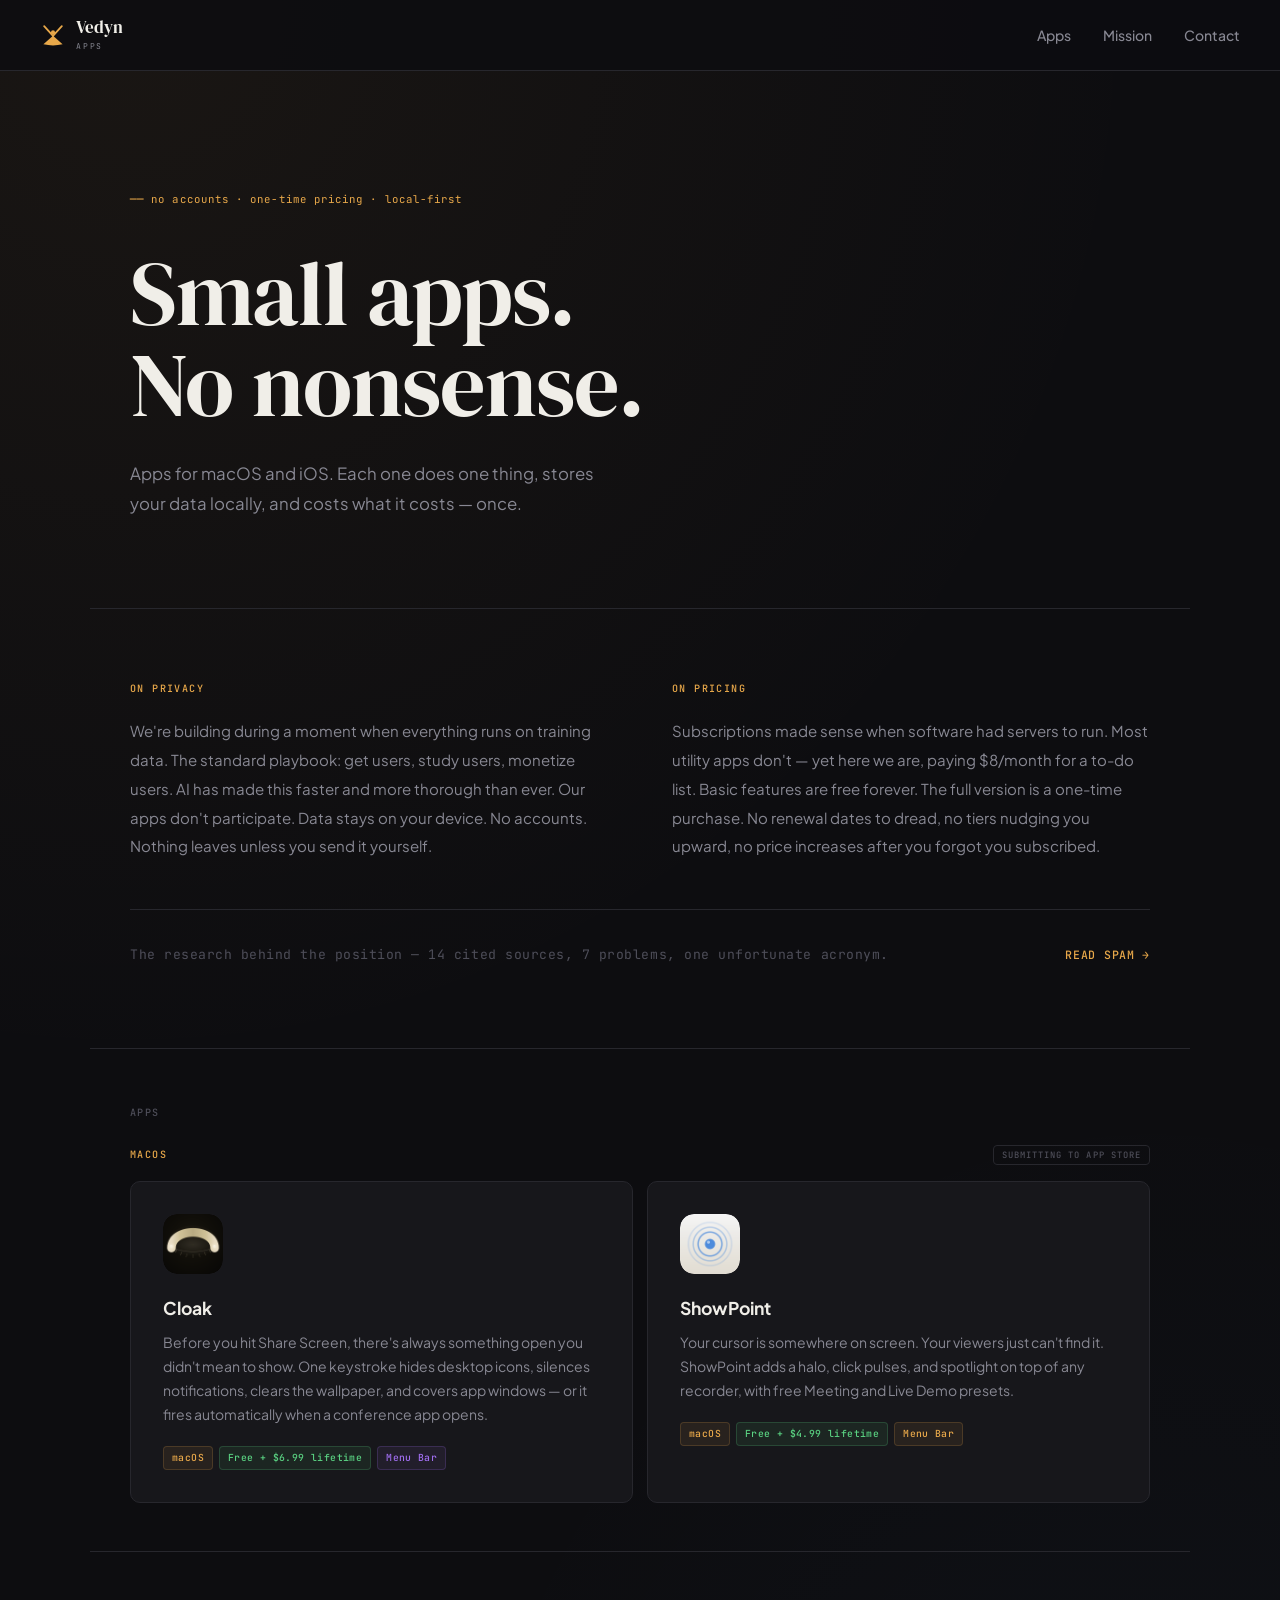
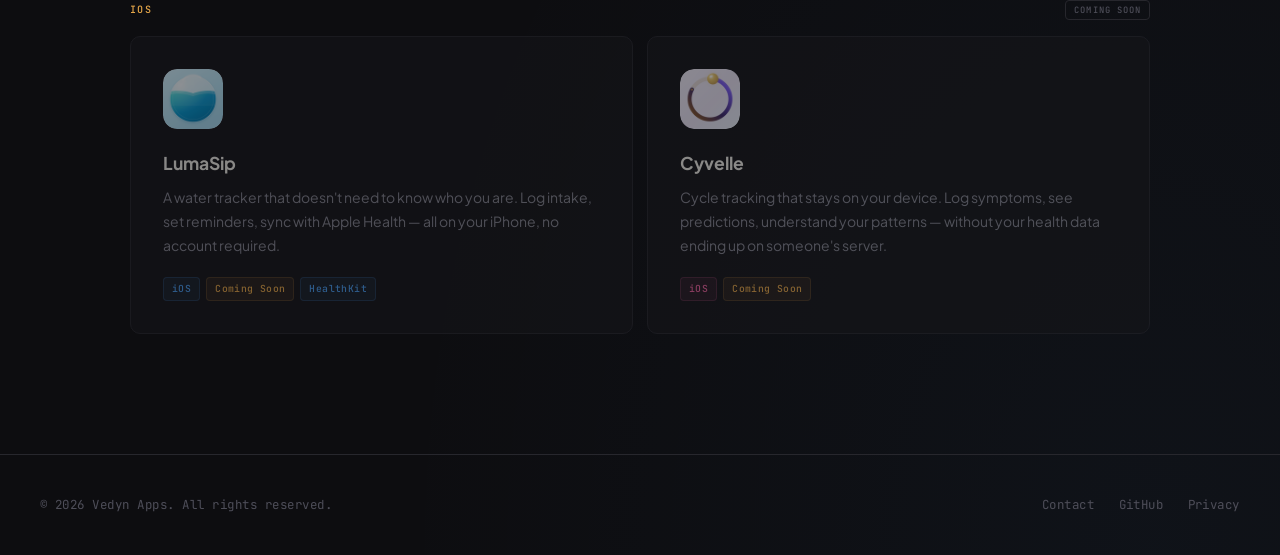
==== commit 2dc5ee39: "ShowPoint SEO: wire App Store CTAs, add downloadUrl, fix price to $4.99 Re-applies the ShowPoint SEO" ====
--- a/index.html
+++ b/index.html
@@ -180,7 +180,7 @@
       <p>Your cursor is somewhere on screen. Your viewers just can't find it. ShowPoint adds a halo, click pulses, and spotlight on top of any recorder, with free Meeting and Live Demo presets.</p>
       <div class="tag-row">
         <span class="tag">macOS</span>
-        <span class="tag green">Free + $9.99 lifetime</span>
+        <span class="tag green">Free + $4.99 lifetime</span>
         <span class="tag">Menu Bar</span>
       </div>
     </a>
